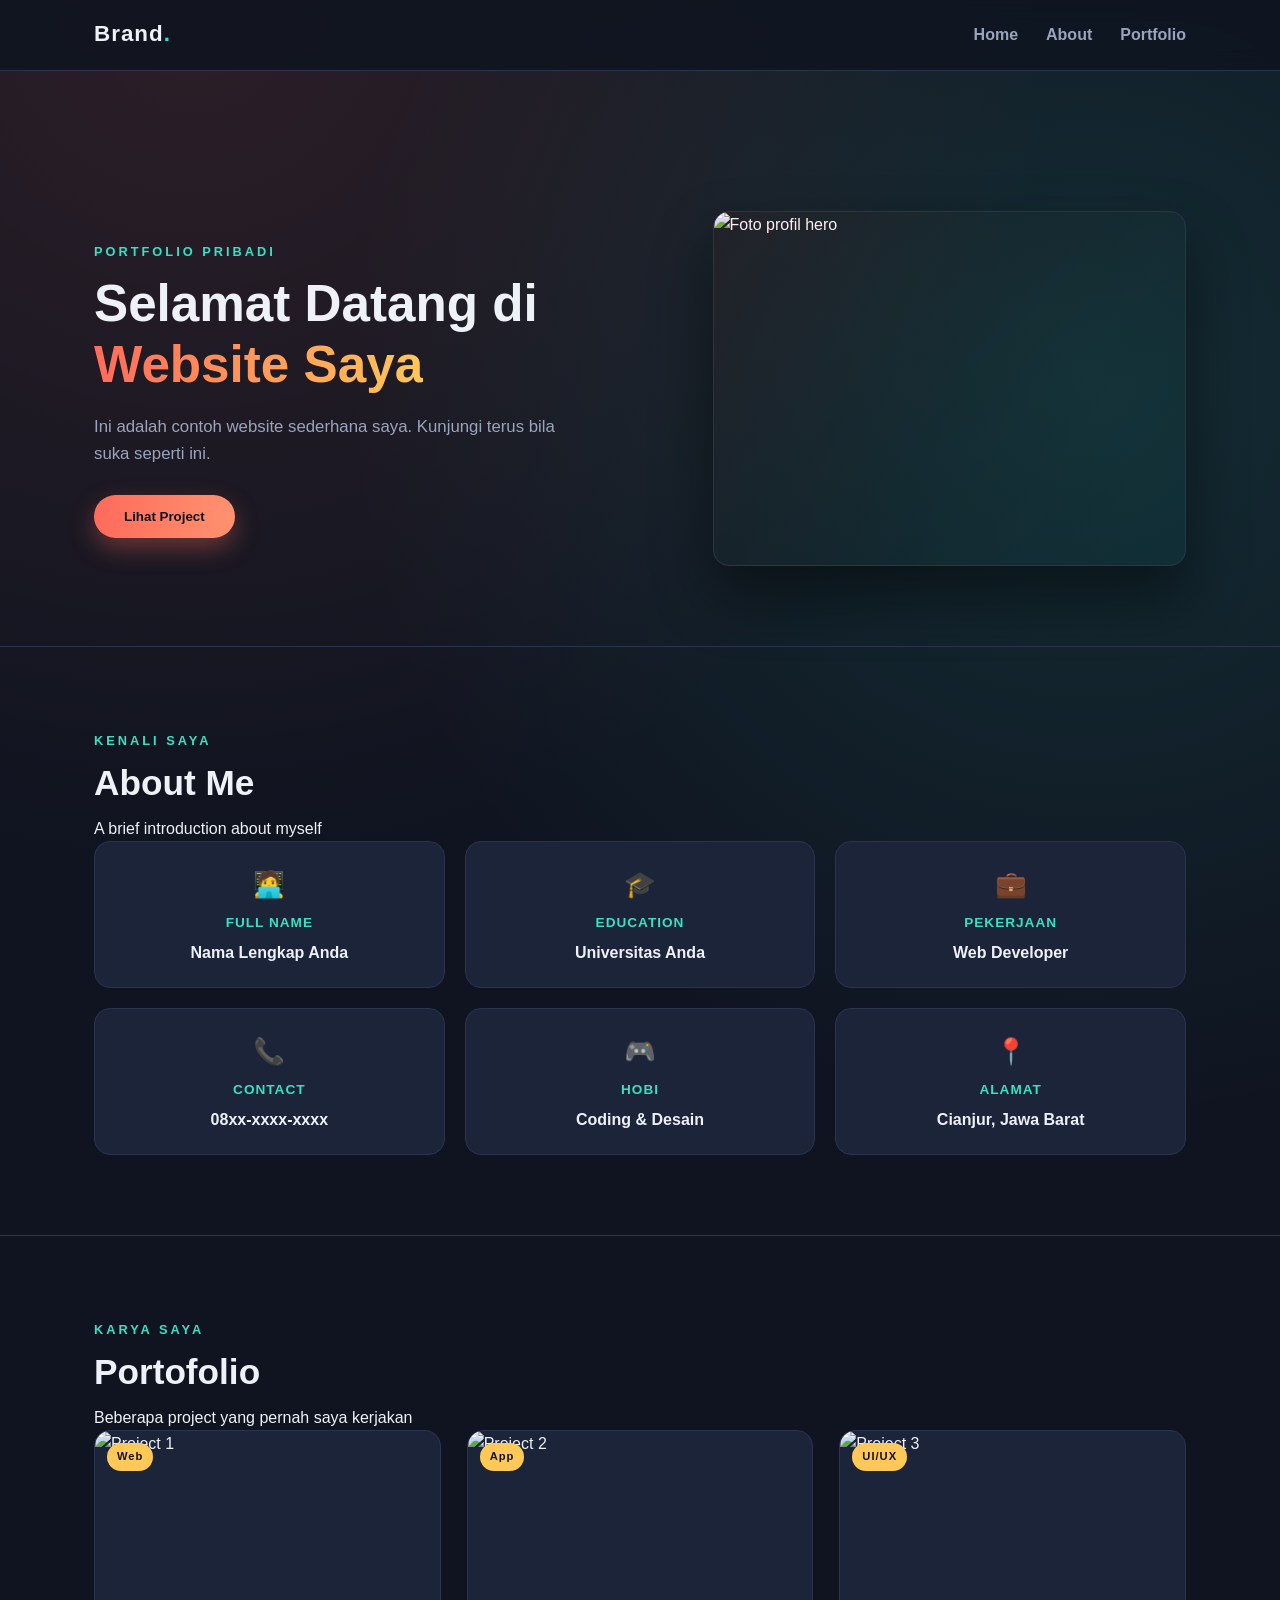
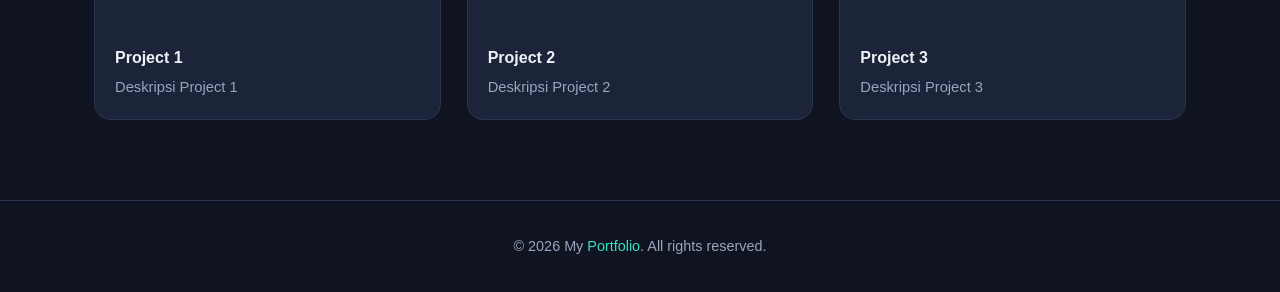
==== tugas2/index.html @ c077ebe4 "tugas bootcamp eduwork" ====
<!doctype html>
<html lang="id">
  <head>
    <meta charset="UTF-8" />
    <meta name="viewport" content="width=device-width, initial-scale=1.0" />
    <link rel="stylesheet" href="style.css" />
    <title>My Portfolio</title>
  </head>
  <body>
    <!-- Header -->
    <header>
      <div class="header-inner wrap">
        <div class="logo">
          <h2>Brand<span>.</span></h2>
        </div>
        <nav id="mainNav">
          <a href="#home">Home</a>
          <a href="#about">About</a>
          <a href="#portfolio">Portfolio</a>
        </nav>
        <button class="nav-toggle" id="navToggle" aria-label="Buka menu">
          <span></span><span></span><span></span>
        </button>
      </div>
    </header>

    <!-- Hero Section -->
    <section id="home">
      <div class="wrap hero">
        <div class="hero-text">
          <span class="section-label">Portfolio Pribadi</span>
          <h1>Selamat Datang di <span class="accent">Website Saya</span></h1>
          <p>
            Ini adalah contoh website sederhana saya. Kunjungi terus bila suka
            seperti ini.
          </p>
          <button class="btn">Lihat Project</button>
        </div>
        <div class="hero-image">
          <div class="hero-image-frame">
            <img
              src="https://picsum.photos/id/1005/700/560"
              alt="Foto profil hero"
            />
          </div>
        </div>
      </div>
    </section>

    <hr />

    <!-- About -->
    <section id="about" class="about">
      <div class="wrap">
        <span class="section-label">Kenali Saya</span>
        <h2>About Me</h2>
        <p>A brief introduction about myself</p>

        <div class="bio-grid">
          <div class="bio-card">
            <div class="icon">🧑‍💻</div>
            <h4>Full Name</h4>
            <p>Nama Lengkap Anda</p>
          </div>
          <div class="bio-card">
            <div class="icon">🎓</div>
            <h4>Education</h4>
            <p>Universitas Anda</p>
          </div>
          <div class="bio-card">
            <div class="icon">💼</div>
            <h4>Pekerjaan</h4>
            <p>Web Developer</p>
          </div>
          <div class="bio-card">
            <div class="icon">📞</div>
            <h4>Contact</h4>
            <p>08xx-xxxx-xxxx</p>
          </div>
          <div class="bio-card">
            <div class="icon">🎮</div>
            <h4>Hobi</h4>
            <p>Coding &amp; Desain</p>
          </div>
          <div class="bio-card">
            <div class="icon">📍</div>
            <h4>Alamat</h4>
            <p>Cianjur, Jawa Barat</p>
          </div>
        </div>
      </div>
    </section>

    <hr />

    <!-- Portfolio -->
    <section id="portfolio" class="portfolio-section">
      <div class="wrap">
        <span class="section-label">Karya Saya</span>
        <h2>Portofolio</h2>
        <p>Beberapa project yang pernah saya kerjakan</p>

        <div class="portfolio-grid">
          <article class="project">
            <div class="thumb">
              <span class="tag">Web</span>
              <img src="https://picsum.photos/id/180/500/300" alt="Project 1" />
            </div>
            <div class="body">
              <h4>Project 1</h4>
              <p>Deskripsi Project 1</p>
            </div>
          </article>

          <article class="project">
            <div class="thumb">
              <span class="tag">App</span>
              <img src="https://picsum.photos/id/119/500/300" alt="Project 2" />
            </div>
            <div class="body">
              <h4>Project 2</h4>
              <p>Deskripsi Project 2</p>
            </div>
          </article>

          <article class="project">
            <div class="thumb">
              <span class="tag">UI/UX</span>
              <img src="https://picsum.photos/id/3/500/300" alt="Project 3" />
            </div>
            <div class="body">
              <h4>Project 3</h4>
              <p>Deskripsi Project 3</p>
            </div>
          </article>
        </div>
      </div>
    </section>

    <!-- Footer -->
    <footer>
      <p>&copy; 2026 My <span>Portfolio</span>. All rights reserved.</p>
    </footer>

    <script>
      const navToggle = document.getElementById("navToggle");
      const mainNav = document.getElementById("mainNav");
      navToggle.addEventListener("click", () => {
        mainNav.classList.toggle("open");
      });
      mainNav.querySelectorAll("a").forEach((link) => {
        link.addEventListener("click", () => mainNav.classList.remove("open"));
      });
    </script>
  </body>
</html>
---- tugas2/style.css ----
:root {
  --bg: #0f1420;
  --bg-soft: #161d2e;
  --card: #1b2438;
  --accent: #ff6b5b;
  --accent-2: #38e1c6;
  --accent-3: #ffc857;
  --text: #eef1f7;
  --text-dim: #9aa4bd;
  --border: #2a3450;
  --radius: 16px;
}

* {
  box-sizing: border-box;
  margin: 0;
  padding: 0;
}

html {
  scroll-behavior: smooth;
}

body {
  background:
    radial-gradient(
      circle at 15% 0%,
      rgba(255, 107, 91, 0.12),
      transparent 40%
    ),
    radial-gradient(
      circle at 85% 20%,
      rgba(56, 225, 198, 0.12),
      transparent 40%
    ),
    var(--bg);
  color: var(--text);
  font-family: "Segoe UI", Roboto, Helvetica, Arial, sans-serif;
  line-height: 1.6;
  overflow-x: hidden;
}

a {
  color: inherit;
  text-decoration: none;
}

img {
  max-width: 100%;
  display: block;
}

.wrap {
  max-width: 1140px;
  margin: 0 auto;
  padding: 0 24px;
}

/* ===== Header ===== */
header {
  position: sticky;
  top: 0;
  z-index: 50;
  background: rgba(15, 20, 32, 0.85);
  backdrop-filter: blur(10px);
  border-bottom: 1px solid var(--border);
}

.header-inner {
  display: flex;
  align-items: center;
  justify-content: space-between;
  padding: 18px 24px;
  max-width: 1140px;
  margin: 0 auto;
}

.logo h2 {
  font-size: 1.4rem;
  letter-spacing: 1px;
}
.logo h2 span {
  color: var(--accent-2);
}

nav {
  display: flex;
  gap: 28px;
}

nav a {
  font-weight: 600;
  color: var(--text-dim);
  position: relative;
  padding: 4px 0;
  transition: color 0.25s ease;
}
nav a:hover,
nav a:focus-visible {
  color: var(--text);
}
nav a::after {
  content: "";
  position: absolute;
  left: 0;
  bottom: -4px;
  width: 0%;
  height: 2px;
  background: linear-gradient(90deg, var(--accent), var(--accent-2));
  transition: width 0.25s ease;
}
nav a:hover::after,
nav a:focus-visible::after {
  width: 100%;
}

.nav-toggle {
  display: none;
  flex-direction: column;
  gap: 5px;
  background: none;
  border: none;
  cursor: pointer;
  padding: 6px;
}
.nav-toggle span {
  width: 24px;
  height: 2px;
  background: var(--text);
  border-radius: 2px;
}

/* ===== Section base ===== */
section {
  padding: 80px 0;
}

.section-label {
  color: var(--accent-2);
  font-weight: 700;
  letter-spacing: 3px;
  text-transform: uppercase;
  font-size: 0.8rem;
  margin-bottom: 10px;
  display: inline-block;
}

h1,
h2,
h3,
h4 {
  font-weight: 800;
  line-height: 1.2;
}

/* ===== Hero ===== */
.hero {
  display: grid;
  grid-template-columns: 1.1fr 0.9fr;
  gap: 40px;
  align-items: center;
  padding-top: 60px;
}

.hero h1 {
  font-size: clamp(2rem, 4vw, 3.2rem);
  margin-bottom: 18px;
}
.hero h1 .accent {
  background: linear-gradient(90deg, var(--accent), var(--accent-3));
  -webkit-background-clip: text;
  background-clip: text;
  color: transparent;
}

.hero p {
  color: var(--text-dim);
  max-width: 480px;
  margin-bottom: 28px;
  font-size: 1.05rem;
}

.btn {
  display: inline-block;
  background: linear-gradient(90deg, var(--accent), #ff9270);
  color: #12121a;
  font-weight: 700;
  padding: 14px 30px;
  border: none;
  border-radius: 50px;
  cursor: pointer;
  box-shadow: 0 10px 25px rgba(255, 107, 91, 0.35);
  transition:
    transform 0.2s ease,
    box-shadow 0.2s ease;
}
.btn:hover {
  transform: translateY(-3px);
  box-shadow: 0 14px 30px rgba(255, 107, 91, 0.45);
}

.hero-image-frame {
  position: relative;
  border-radius: var(--radius);
  overflow: hidden;
  border: 1px solid var(--border);
  box-shadow: 0 30px 60px rgba(0, 0, 0, 0.45);
}
.hero-image-frame::before {
  content: "";
  position: absolute;
  inset: 0;
  background: linear-gradient(
    135deg,
    rgba(255, 107, 91, 0.25),
    rgba(56, 225, 198, 0.25)
  );
  mix-blend-mode: overlay;
}
.hero-image-frame img {
  width: 100%;
  height: 100%;
  object-fit: cover;
  aspect-ratio: 4/3;
}

hr {
  border: none;
  height: 1px;
  background: var(--border);
}

/* ===== About ===== */
.about h2,
.portfolio-section h2 {
  font-size: clamp(1.6rem, 3vw, 2.2rem);
  margin-bottom: 12px;
}
.about > p,
.portfolio-section > p {
  color: var(--text-dim);
  margin-bottom: 36px;
  max-width: 560px;
}

.bio-grid {
  display: grid;
  grid-template-columns: repeat(3, 1fr);
  gap: 20px;
}

.bio-card {
  background: var(--card);
  border: 1px solid var(--border);
  border-radius: var(--radius);
  padding: 22px;
  text-align: center;
  transition:
    transform 0.25s ease,
    border-color 0.25s ease;
}
.bio-card:hover {
  transform: translateY(-6px);
  border-color: var(--accent-2);
}
.bio-card .icon {
  font-size: 1.6rem;
  margin-bottom: 10px;
}
.bio-card h4 {
  font-size: 0.85rem;
  letter-spacing: 1px;
  text-transform: uppercase;
  color: var(--accent-2);
  margin-bottom: 8px;
}
.bio-card p {
  font-weight: 600;
}

/* ===== Portfolio ===== */
.portfolio-grid {
  display: grid;
  grid-template-columns: repeat(3, 1fr);
  gap: 26px;
}

article.project {
  background: var(--card);
  border: 1px solid var(--border);
  border-radius: var(--radius);
  overflow: hidden;
  transition:
    transform 0.25s ease,
    box-shadow 0.25s ease;
}
article.project:hover {
  transform: translateY(-8px);
  box-shadow: 0 20px 40px rgba(0, 0, 0, 0.35);
}
article.project .thumb {
  position: relative;
  overflow: hidden;
  aspect-ratio: 7/4;
}
article.project .thumb img {
  width: 100%;
  height: 100%;
  object-fit: cover;
  transition: transform 0.4s ease;
}
article.project:hover .thumb img {
  transform: scale(1.08);
}
article.project .tag {
  position: absolute;
  top: 12px;
  left: 12px;
  background: var(--accent-3);
  color: #12121a;
  font-size: 0.7rem;
  font-weight: 800;
  padding: 5px 10px;
  border-radius: 30px;
  letter-spacing: 1px;
}
article.project .body {
  padding: 20px;
}
article.project h4 {
  margin-bottom: 8px;
}
article.project p {
  color: var(--text-dim);
  font-size: 0.92rem;
}

/* ===== Footer ===== */
footer {
  padding: 34px 0;
  text-align: center;
  color: var(--text-dim);
  border-top: 1px solid var(--border);
  font-size: 0.9rem;
}
footer span {
  color: var(--accent-2);
}

/* ===== Responsive: Tablet ===== */
@media (max-width: 900px) {
  .hero {
    grid-template-columns: 1fr;
    text-align: center;
  }
  .hero p {
    margin-left: auto;
    margin-right: auto;
  }
  .hero-image-frame {
    order: -1;
  }

  .bio-grid,
  .portfolio-grid {
    grid-template-columns: repeat(2, 1fr);
  }
}

/* ===== Responsive: Mobile ===== */
@media (max-width: 640px) {
  section {
    padding: 56px 0;
  }

  nav {
    position: absolute;
    top: 100%;
    left: 0;
    right: 0;
    background: var(--bg-soft);
    flex-direction: column;
    align-items: flex-start;
    gap: 0;
    max-height: 0;
    overflow: hidden;
    border-bottom: 1px solid var(--border);
    transition: max-height 0.3s ease;
  }
  nav.open {
    max-height: 260px;
  }
  nav a {
    width: 100%;
    padding: 14px 24px;
    border-top: 1px solid var(--border);
  }
  .nav-toggle {
    display: flex;
  }

  .bio-grid,
  .portfolio-grid {
    grid-template-columns: 1fr;
  }
}
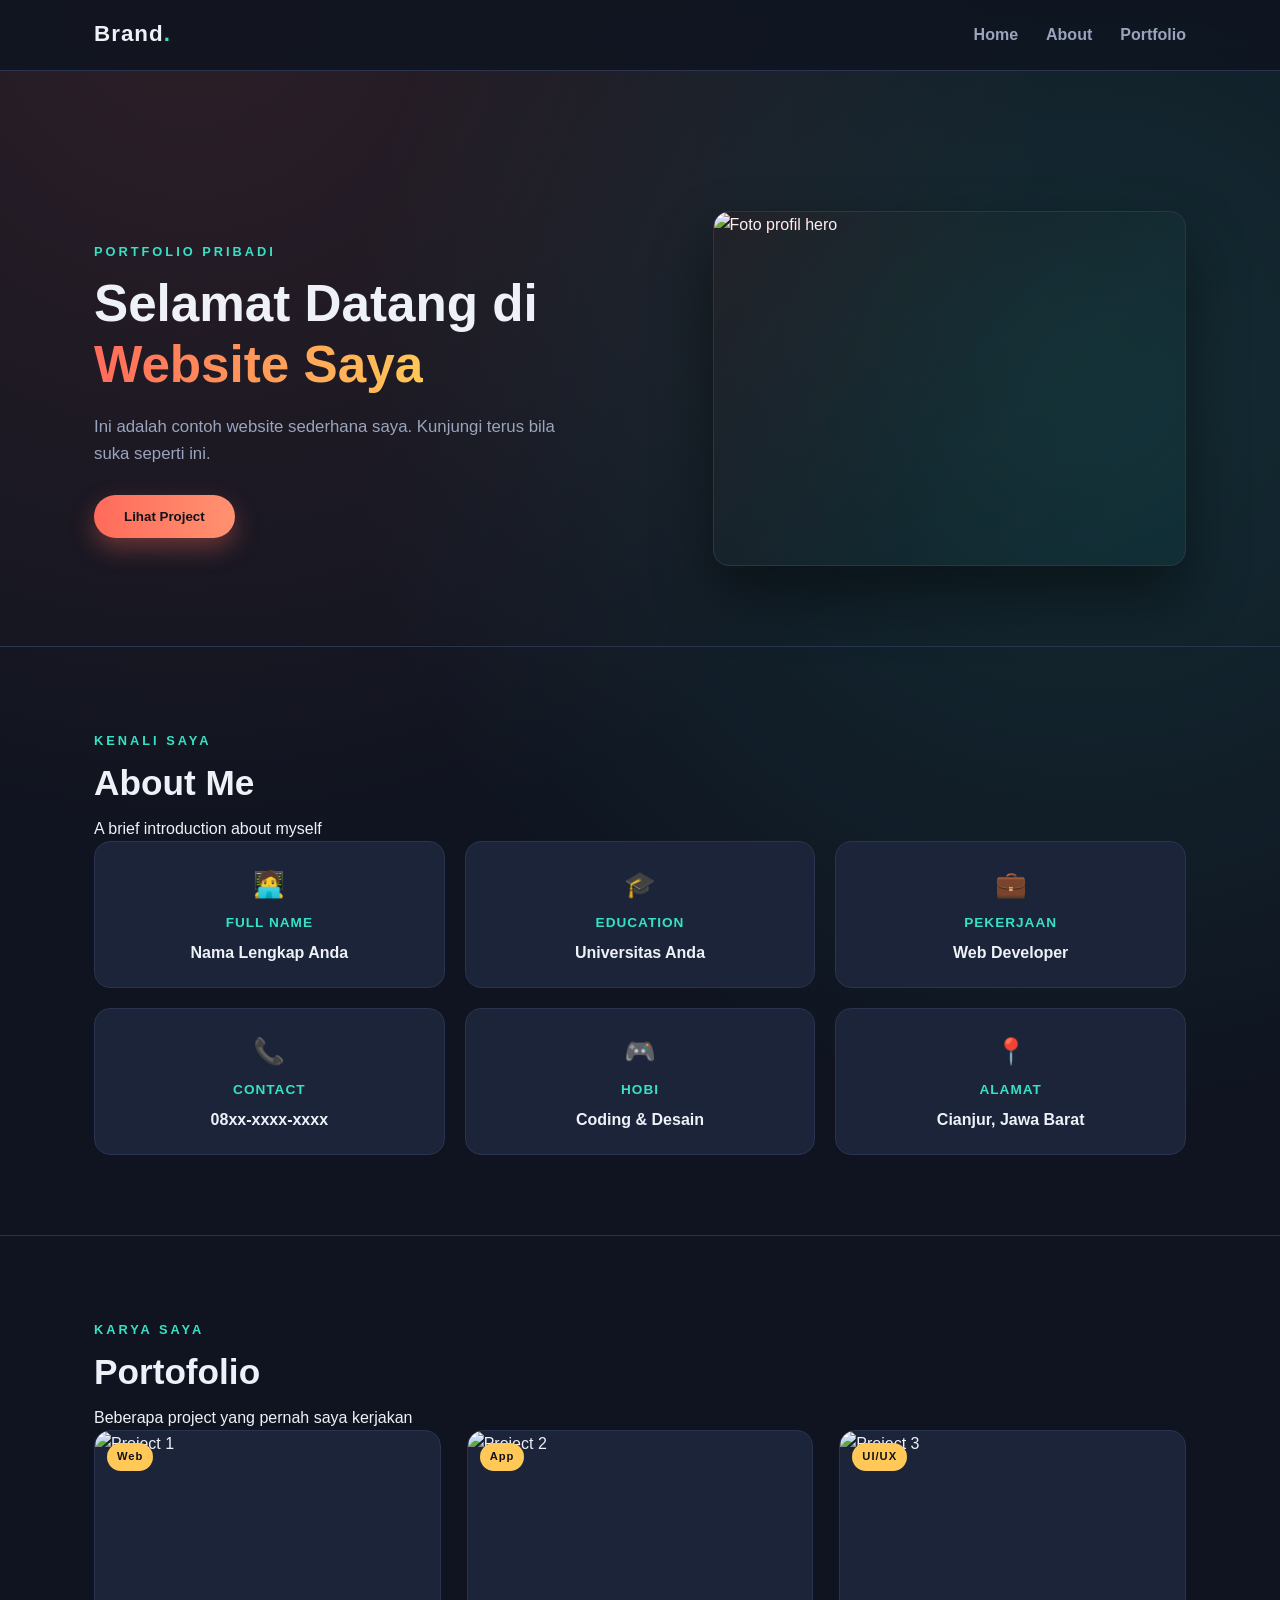
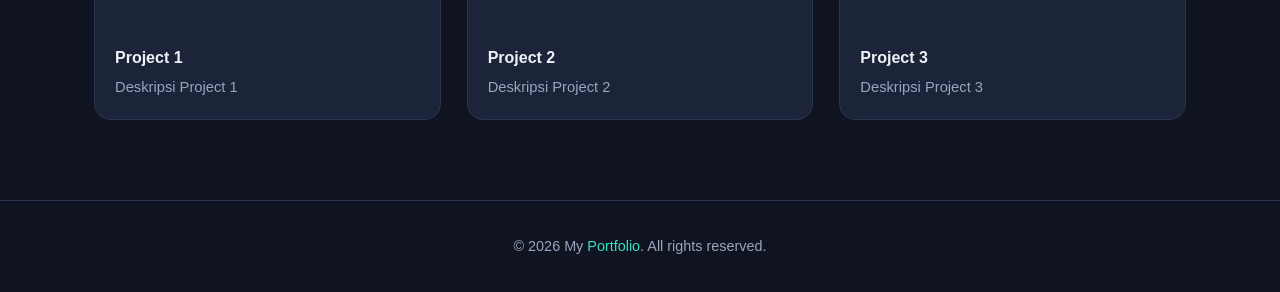
==== commit 2ffb6e9e: "tambahin js ke tugas 2" ====
--- a/tugas2/index.html
+++ b/tugas2/index.html
@@ -142,15 +142,6 @@
       <p>&copy; 2026 My <span>Portfolio</span>. All rights reserved.</p>
     </footer>
 
-    <script>
-      const navToggle = document.getElementById("navToggle");
-      const mainNav = document.getElementById("mainNav");
-      navToggle.addEventListener("click", () => {
-        mainNav.classList.toggle("open");
-      });
-      mainNav.querySelectorAll("a").forEach((link) => {
-        link.addEventListener("click", () => mainNav.classList.remove("open"));
-      });
-    </script>
+    <script src="script.js"></script>
   </body>
 </html>
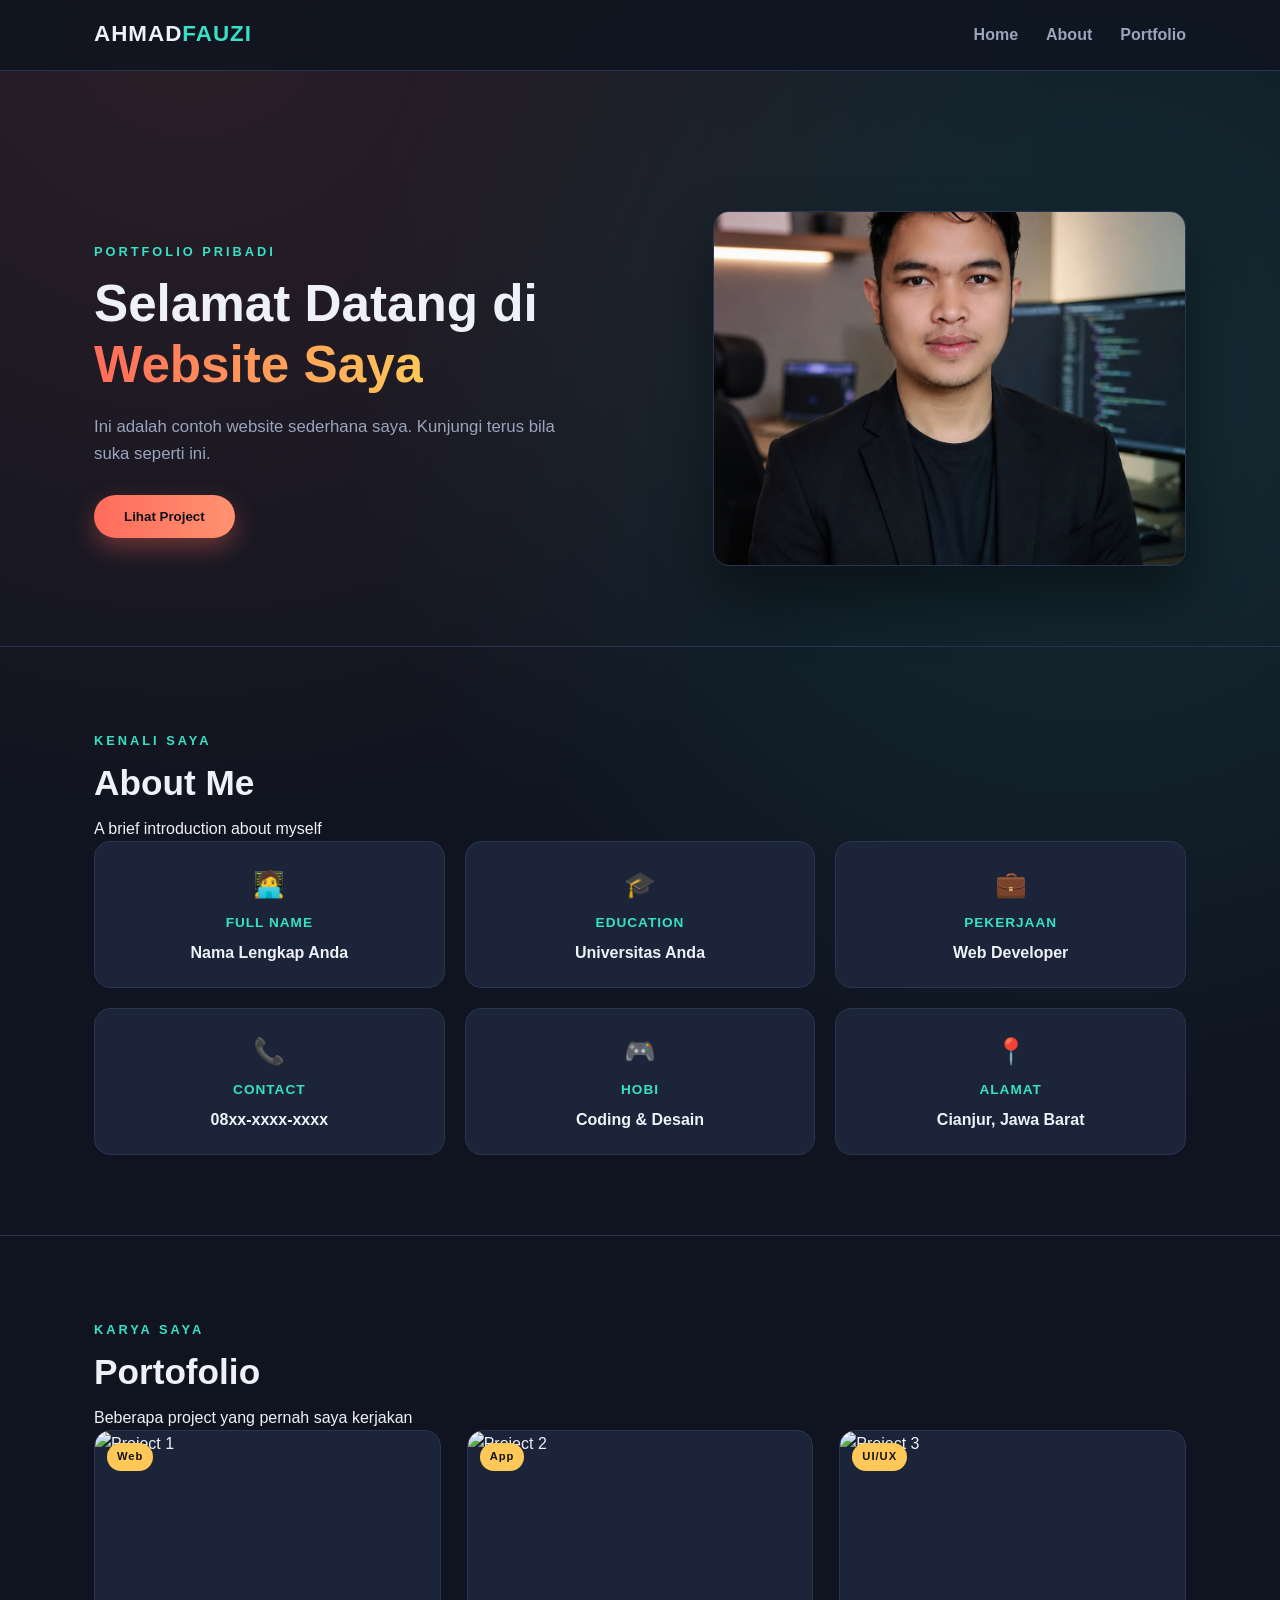
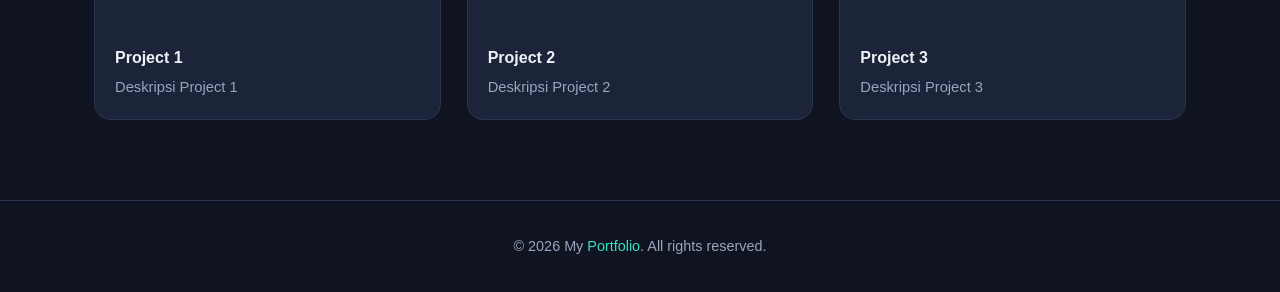
==== commit fa3619da: "Menambakan foto Profile" ====
--- a/tugas2/index.html
+++ b/tugas2/index.html
@@ -11,7 +11,7 @@
     <header>
       <div class="header-inner wrap">
         <div class="logo">
-          <h2>Brand<span>.</span></h2>
+          <h2>AHMAD<span>FAUZI</span></h2>
         </div>
         <nav id="mainNav">
           <a href="#home">Home</a>
@@ -38,10 +38,7 @@
         </div>
         <div class="hero-image">
           <div class="hero-image-frame">
-            <img
-              src="https://picsum.photos/id/1005/700/560"
-              alt="Foto profil hero"
-            />
+            <img src="profile.jpeg" alt="Foto profil hero" />
           </div>
         </div>
       </div>
